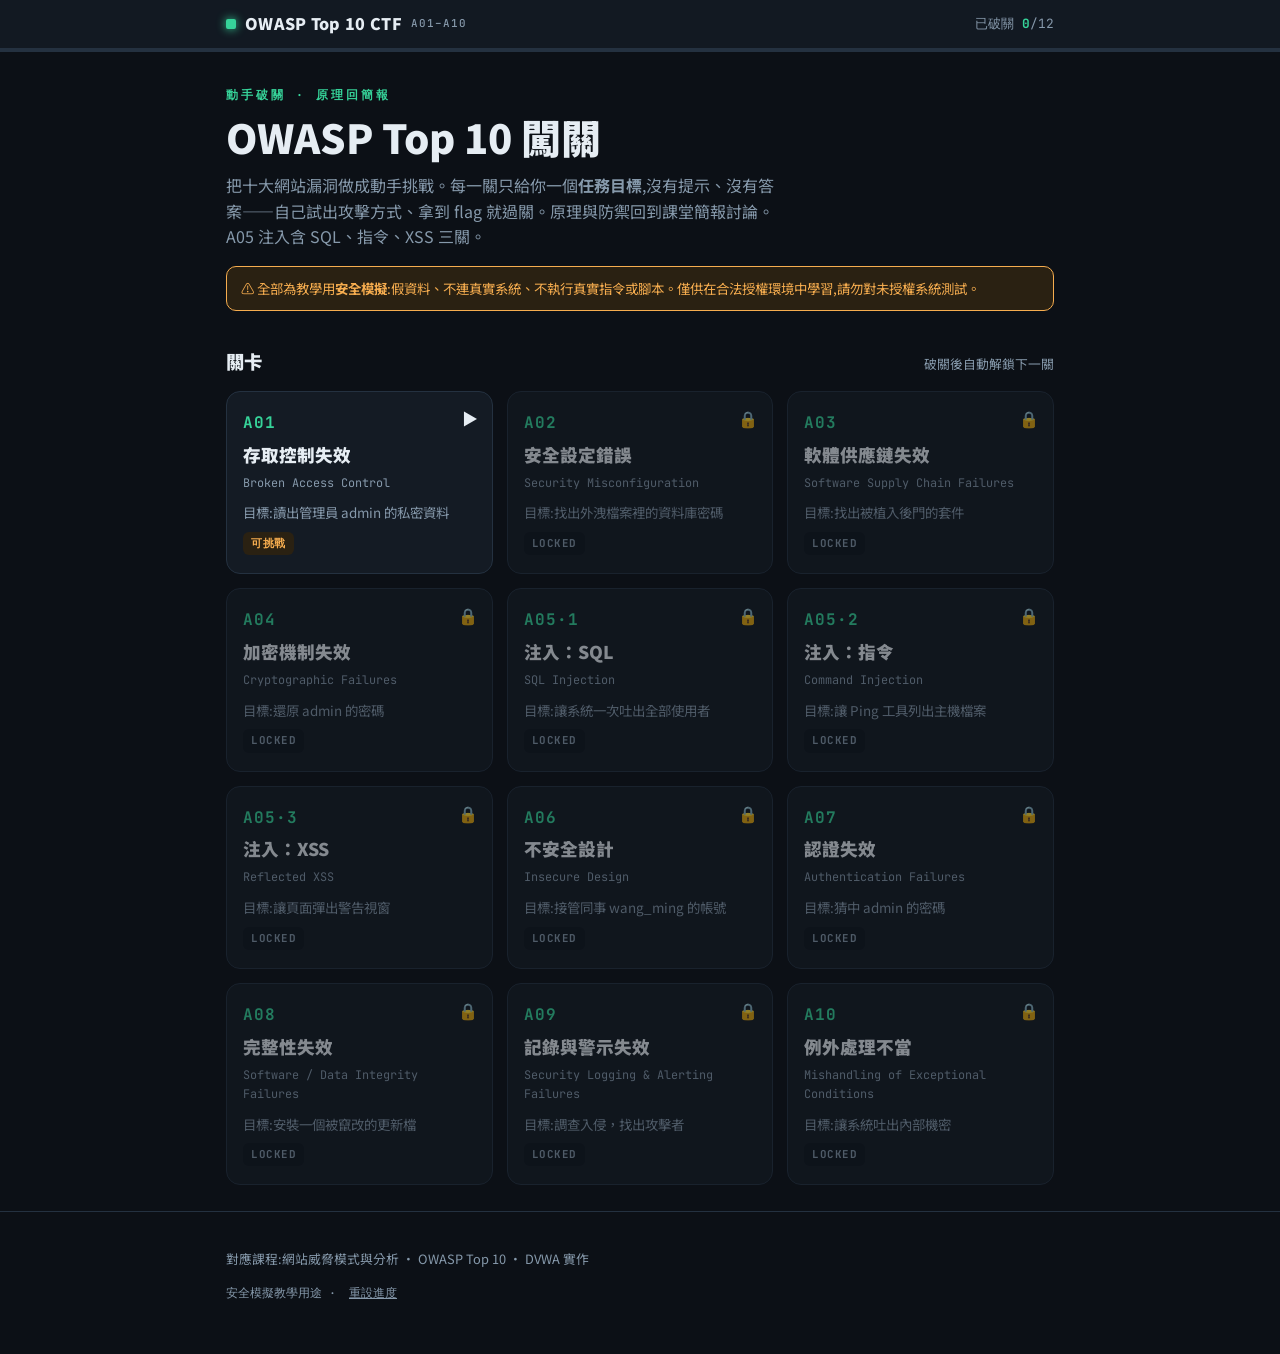
==== index.html @ 392a8141 "OWASP Top 10 CTF 初版" ====
<!doctype html>
<html lang="zh-Hant">
<head>
<meta charset="utf-8">
<meta name="viewport" content="width=device-width, initial-scale=1, viewport-fit=cover">
<title>OWASP Top 10 CTF</title>
<link rel="preconnect" href="https://fonts.gstatic.com" crossorigin>
<link rel="stylesheet" href="https://fonts.googleapis.com/css2?family=Noto+Sans+TC:wght@400;500;700;900&family=JetBrains+Mono:wght@400;500;700&display=swap">
<link rel="stylesheet" href="style.css">
</head>
<body>
<header><div class="wrap"><div class="hbar">
  <span class="brand"><span class="dot"></span>OWASP Top 10 CTF<small>A01–A10</small></span>
  <div class="hspace"></div>
  <div class="pbadge">已破關 <b id="pnum">0</b>/<span id="ptot">12</span></div>
</div></div><div class="ptrack"><div class="pfill" id="pfill"></div></div></header>
<main class="wrap">
  <section class="hero">
    <div class="eyebrow">動手破關 · 原理回簡報</div>
    <h1>OWASP Top 10 闖關</h1>
    <p>把十大網站漏洞做成動手挑戰。每一關只給你一個<b>任務目標</b>,沒有提示、沒有答案——自己試出攻擊方式、拿到 flag 就過關。原理與防禦回到課堂簡報討論。A05 注入含 SQL、指令、XSS 三關。</p>
    <div class="warnbar">⚠ 全部為教學用<b>安全模擬</b>:假資料、不連真實系統、不執行真實指令或腳本。僅供在合法授權環境中學習,請勿對未授權系統測試。</div>
  </section>
  <div class="maphead"><h2>關卡</h2><div class="hint">破關後自動解鎖下一關</div></div>
  <div class="grid" id="grid"></div>
  <div class="final" id="final" hidden>
    <h2>★ 十關全破</h2>
    <p>你已親手走過 OWASP Top 10 的每一種漏洞。回到簡報,看看它們的原理、原始碼與防禦方式。</p>
  </div>
</main>
<footer><div class="wrap"><p>對應課程:網站威脅模式與分析 · OWASP Top 10 · DVWA 實作</p>
<p class="mono" style="margin-top:8px">安全模擬教學用途 · <button class="reset" id="resetBtn">重設進度</button></p></div></footer>
<script src="common.js"></script>
<script>
renderProgress();
var grid=document.getElementById("grid");var GOALS=["讀出管理員 admin 的私密資料","找出外洩檔案裡的資料庫密碼","找出被植入後門的套件","還原 admin 的密碼","讓系統一次吐出全部使用者","讓 Ping 工具列出主機檔案","讓頁面彈出警告視窗","接管同事 wang_ming 的帳號","猜中 admin 的密碼","安裝一個被竄改的更新檔","調查入侵，找出攻擊者","讓系統吐出內部機密"];
function build(){var solved=LAB.solved();grid.innerHTML="";
 LEVELS.forEach(function(lv,i){var unlocked=LAB.isUnlocked(i),done=solved.has(i);
  var st=done?"solved":(unlocked?"open":"locked");var stat=done?"✓":(unlocked?"▶":"🔒");var pill=done?"已破關":(unlocked?"可挑戰":"LOCKED");
  var inner="<span class='stat'>"+stat+"</span><span class='code'>"+lv.code+"</span><span class='nm'>"+lv.nm+"</span><span class='en'>"+lv.en+"</span><span class='goal'>目標:"+GOALS[i]+"</span><span class='pill'>"+pill+"</span>";
  var node;if(unlocked){node=document.createElement("a");node.href=lv.file;}else{node=document.createElement("div");}
  node.className="cell "+st;node.innerHTML=inner;grid.appendChild(node);});
 document.getElementById("final").hidden=solved.size<LEVELS.length;}
build();
document.getElementById("resetBtn").onclick=function(){LAB.reset();renderProgress();build();window.scrollTo({top:0,behavior:"smooth"});};
</script>
</body>
</html>
---- style.css ----
/* OWASP 漏洞挑戰場 — 共用樣式 (DVWA 風格、純挑戰) */
:root{
  --bg:#0c1016; --surface:#141b24; --surface-2:#0f161e; --fg:#e6edf3; --muted:#8699ab;
  --line:#243140; --accent:#36d399; --accent-2:#1b9c74; --accent-soft:#10261f;
  --danger:#ff6b6b; --danger-soft:#2a1518; --warn:#f6ad4f; --warn-soft:#2a2112; --locked:#3a4756;
  --term-bg:#070b10; --term-fg:#b7f7d8;
  --font-body:"Noto Sans TC",system-ui,sans-serif; --font-mono:"JetBrains Mono",ui-monospace,monospace;
  color-scheme:dark;
}
*{box-sizing:border-box}
html,body{margin:0}
body{background:var(--bg);color:var(--fg);font-family:var(--font-body);line-height:1.6;-webkit-font-smoothing:antialiased}
.wrap{max-width:860px;margin:0 auto;padding-left:max(16px,env(safe-area-inset-left,0px));padding-right:max(16px,env(safe-area-inset-right,0px));padding-block:0}
h1,h2,h3{text-wrap:balance;margin:0}
code,.mono{font-family:var(--font-mono)}
button{font-family:inherit;cursor:pointer}
a{color:var(--accent);text-decoration:none}

/* header */
header{position:sticky;top:env(safe-area-inset-top,0px);z-index:40;background:color-mix(in srgb,var(--surface) 92%,transparent);backdrop-filter:blur(10px);border-bottom:1px solid var(--line)}
.hbar{display:flex;align-items:center;gap:12px;padding-block:11px;flex-wrap:wrap}
.brand{display:flex;align-items:center;gap:9px;font-weight:900;font-size:1rem;letter-spacing:.3px;color:var(--fg)}
.brand .dot{width:10px;height:10px;border-radius:2px;background:var(--accent);box-shadow:0 0 10px var(--accent)}
.brand small{font-family:var(--font-mono);font-weight:500;color:var(--muted);font-size:.68rem;letter-spacing:1px}
.hspace{flex:1}
.pbadge{font-family:var(--font-mono);font-size:.8rem;color:var(--muted);white-space:nowrap}
.pbadge b{color:var(--accent)}
.ptrack{height:3px;background:var(--line);overflow:hidden}
.pfill{height:100%;width:0;background:var(--accent);box-shadow:0 0 8px var(--accent);transition:width .5s ease}

/* hero / index */
.hero{padding-block:34px 8px}
.eyebrow{font-family:var(--font-mono);font-size:.72rem;letter-spacing:3px;color:var(--accent);font-weight:700;text-transform:uppercase}
.hero h1{font-size:clamp(1.7rem,5vw,2.5rem);font-weight:900;line-height:1.18;margin-top:10px}
.hero p{color:var(--muted);max-width:62ch;margin-top:12px}
.warnbar{margin-top:16px;border:1px solid var(--warn);background:var(--warn-soft);border-radius:10px;padding:11px 14px;font-size:.84rem;color:var(--warn)}
.maphead{display:flex;align-items:baseline;justify-content:space-between;gap:12px;margin:28px 0 14px;flex-wrap:wrap}
.maphead h2{font-size:1.15rem;font-weight:900}
.maphead .hint{font-size:.8rem;color:var(--muted)}
.grid{display:grid;grid-template-columns:repeat(3,1fr);gap:14px}
@media(max-width:680px){.grid{grid-template-columns:1fr}}
.cell{position:relative;text-align:left;background:var(--surface);border:1px solid var(--line);border-radius:14px;padding:18px 16px;min-height:150px;display:flex;flex-direction:column;gap:8px;transition:transform .12s,border-color .12s,box-shadow .12s;color:inherit}
a.cell:hover{transform:translateY(-3px);border-color:var(--accent);box-shadow:0 8px 30px rgba(0,0,0,.4)}
.cell.locked{opacity:.55;cursor:not-allowed;pointer-events:none}
.cell .code{font-family:var(--font-mono);font-weight:700;font-size:1rem;color:var(--accent);letter-spacing:1px}
.cell .nm{font-weight:900;font-size:1.1rem;line-height:1.25}
.cell .en{font-size:.74rem;color:var(--muted);font-family:var(--font-mono)}
.cell .goal{font-size:.84rem;color:var(--muted);margin-top:2px}
.cell .stat{position:absolute;top:14px;right:14px;font-size:1rem}
.cell.solved{border-color:var(--accent)}
.cell .pill{margin-top:auto;font-size:.68rem;font-weight:700;font-family:var(--font-mono);letter-spacing:.5px;padding:3px 8px;border-radius:6px;width:fit-content;background:var(--surface-2);color:var(--muted)}
.cell.solved .pill{background:var(--accent-soft);color:var(--accent)}
.cell.open .pill{background:var(--warn-soft);color:var(--warn)}
.final{margin:28px 0;border:1px solid var(--accent);border-radius:16px;padding:26px 22px;text-align:center;background:linear-gradient(135deg,var(--surface),var(--surface-2))}
.final h2{color:var(--accent);font-size:1.35rem}
.final p{color:var(--muted);max-width:52ch;margin:10px auto}

/* challenge page */
.lvhead{padding:24px 0 4px;display:flex;align-items:flex-start;gap:14px;flex-wrap:wrap}
.lvhead .lc{font-family:var(--font-mono);font-weight:700;font-size:1.6rem;color:var(--accent);line-height:1}
.lvhead .lt{font-size:1.45rem;font-weight:900;line-height:1.2}
.lvhead .le{font-size:.78rem;color:var(--muted);font-family:var(--font-mono);margin-top:3px}
.task{border:1px solid var(--accent);background:var(--accent-soft);border-radius:12px;padding:15px 17px;margin:16px 0}
.task .tl{font-family:var(--font-mono);font-size:.72rem;letter-spacing:2px;color:var(--accent);font-weight:700;text-transform:uppercase}
.task p{margin:6px 0 0;color:var(--fg)}
.sandbox{border:1px solid var(--line);border-radius:12px;background:var(--surface);padding:18px;margin:14px 0}
.sandbox .app-title{font-weight:700;font-size:.95rem;margin-bottom:4px}
.sandbox .app-sub{font-size:.78rem;color:var(--muted);margin-bottom:12px}
label.fld{display:block;font-size:.8rem;font-weight:700;margin:12px 0 5px;color:var(--muted)}
input[type=text],input:not([type]){width:100%;font-family:var(--font-mono);font-size:.95rem;padding:10px 12px;border:1px solid var(--line);border-radius:9px;background:var(--surface-2);color:var(--fg)}
input:focus,button:focus-visible,a:focus-visible{outline:2px solid var(--accent);outline-offset:1px}
.btn{background:var(--accent);color:#04120d;border:none;border-radius:9px;padding:10px 18px;font-weight:700;font-size:.9rem;display:inline-block}
.btn:hover{filter:brightness(1.08)}
.btn.sec{background:transparent;border:1px solid var(--line);color:var(--fg)}
.btn.sec:hover{border-color:var(--accent);color:var(--accent)}
.btnrow{display:flex;gap:10px;flex-wrap:wrap;margin-top:12px;align-items:center}
.term{font-family:var(--font-mono);font-size:.84rem;background:var(--term-bg);color:var(--term-fg);border:1px solid var(--line);border-radius:10px;padding:14px;overflow-x:auto;white-space:pre-wrap;word-break:break-word;margin:12px 0;min-height:2.4em}
.term .leak{color:var(--danger);font-weight:700}
.term .ok{color:var(--accent);font-weight:700}
.sqlbar{font-family:var(--font-mono);font-size:.84rem;background:var(--surface-2);border:1px dashed var(--line);border-radius:8px;padding:10px 12px;white-space:pre-wrap;word-break:break-word;color:var(--muted)}
.sqlbar b{color:var(--warn)}
.tbl{width:100%;border-collapse:collapse;font-size:.82rem;margin:10px 0;font-family:var(--font-mono)}
.tbl th,.tbl td{border:1px solid var(--line);padding:6px 9px;text-align:left}
.tbl th{background:var(--surface-2);color:var(--muted)}
.reflect{border:1px dashed var(--line);border-radius:8px;padding:12px;margin:12px 0;font-size:.9rem;min-height:2.4em;background:var(--surface-2)}
.attempts{font-family:var(--font-mono);font-size:.8rem;color:var(--muted);margin-top:8px}
.pwlist{display:flex;flex-wrap:wrap;gap:6px;margin-top:8px}
.pwlist button{font-family:var(--font-mono);font-size:.78rem;padding:4px 9px;border:1px solid var(--line);border-radius:6px;background:var(--surface-2);color:var(--fg)}
.pwlist button:hover{border-color:var(--accent)}

/* simulated XSS popup (safe, not real execution) */
.xsspop{position:fixed;inset:0;z-index:80;display:none;align-items:center;justify-content:center;background:rgba(0,0,0,.5);padding:20px}
.xsspop.show{display:flex;animation:fade .2s ease}
.xsspop .box{background:#f4f4f4;color:#111;border-radius:8px;max-width:360px;width:100%;box-shadow:0 12px 40px rgba(0,0,0,.5);overflow:hidden;font-family:system-ui,sans-serif}
.xsspop .bar{background:#dfe3e8;padding:8px 12px;font-weight:700;font-size:.85rem;display:flex;align-items:center;gap:8px}
.xsspop .body{padding:16px;font-size:.9rem;word-break:break-word}
.xsspop .foot{padding:10px 16px;text-align:right;border-top:1px solid #d0d4da}
.xsspop .foot button{background:#2b6cb0;color:#fff;border:none;border-radius:5px;padding:6px 16px;font-weight:600}
@keyframes fade{from{opacity:0}to{opacity:1}}

/* success */
.success{display:none;border:1px solid var(--accent);background:var(--accent-soft);border-radius:12px;padding:18px;margin:18px 0}
.success.show{display:block;animation:pop .4s ease}
@keyframes pop{from{transform:scale(.97);opacity:0}to{transform:scale(1);opacity:1}}
.success h3{color:var(--accent);font-size:1.1rem;display:flex;align-items:center;gap:8px;margin-bottom:6px}
.success p{margin:4px 0;color:var(--fg);font-size:.9rem}
.flag{font-family:var(--font-mono);font-weight:700;color:var(--accent);background:var(--term-bg);border:1px solid var(--accent);border-radius:8px;padding:8px 12px;display:inline-block;margin:8px 0;user-select:all}
.pagenav{display:flex;gap:10px;flex-wrap:wrap;align-items:center;margin:22px 0 10px}
.pagenav .sp{flex:1}
footer{color:var(--muted);font-size:.8rem;padding:24px 0 40px;border-top:1px solid var(--line);margin-top:26px}
footer .mono{font-size:.72rem}
.reset{background:transparent;border:none;color:var(--muted);text-decoration:underline;cursor:pointer;font-size:.78rem;font-family:inherit}
@media (prefers-reduced-motion:reduce){*{animation:none!important;transition:none!important}}
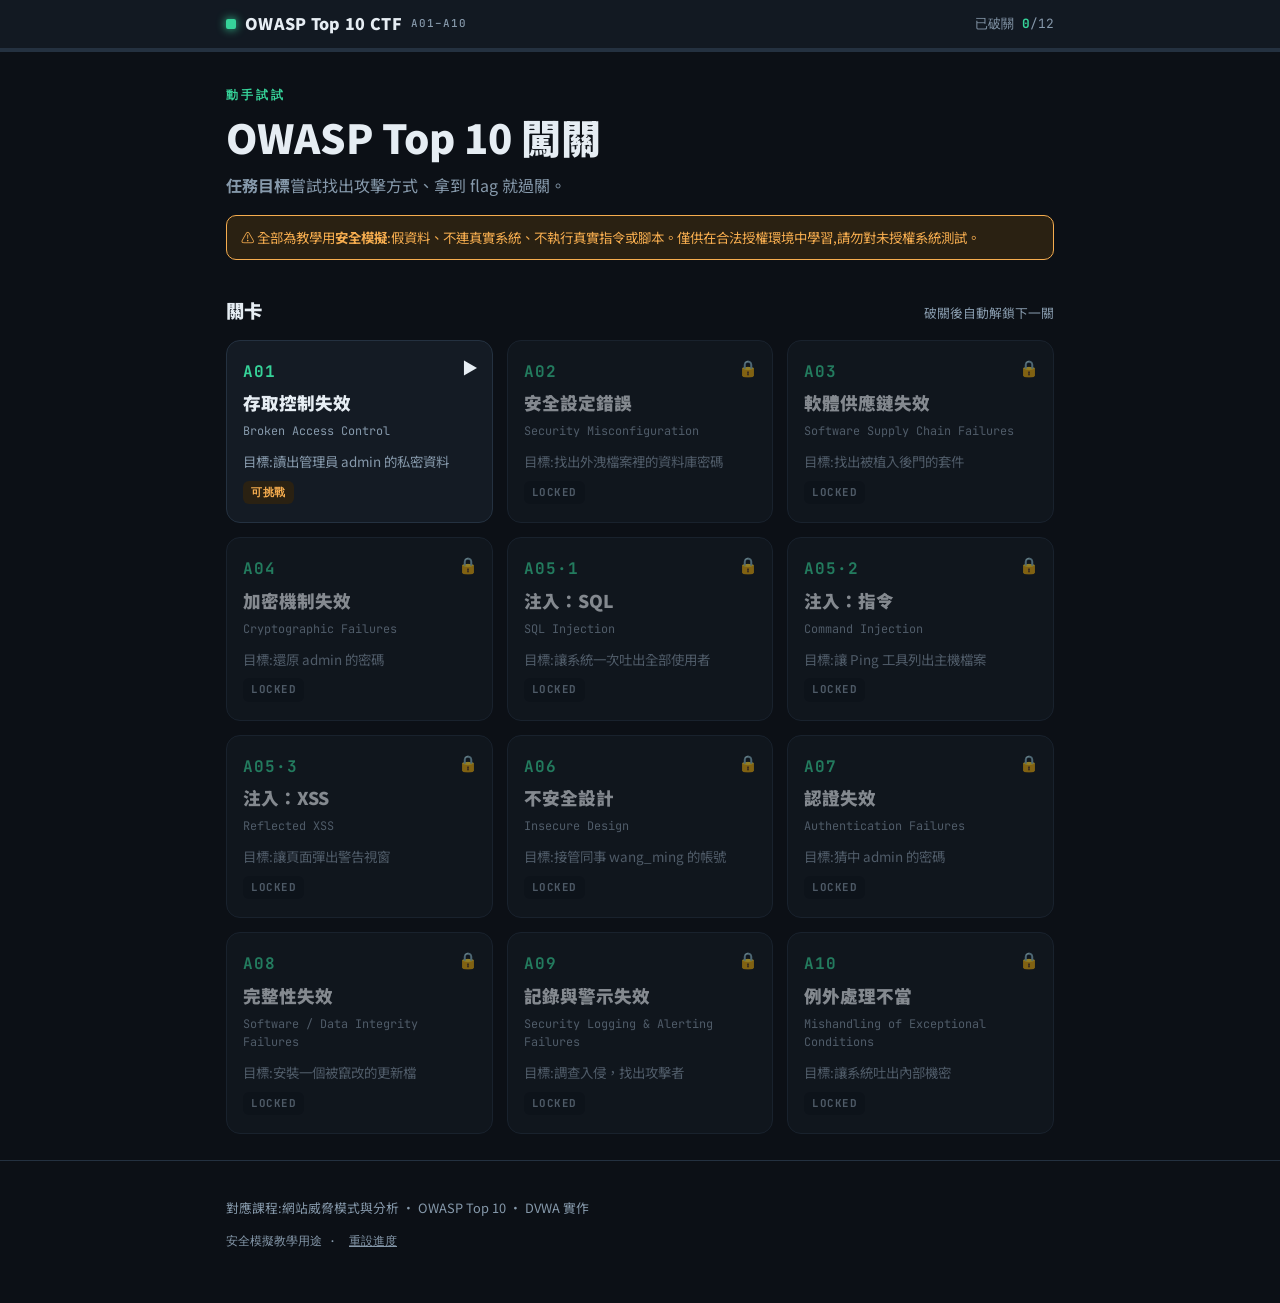
==== commit 8bc08061: "改html" ====
--- a/index.html
+++ b/index.html
@@ -16,9 +16,9 @@
 </div></div><div class="ptrack"><div class="pfill" id="pfill"></div></div></header>
 <main class="wrap">
   <section class="hero">
-    <div class="eyebrow">動手破關 · 原理回簡報</div>
+    <div class="eyebrow">動手試試</div>
     <h1>OWASP Top 10 闖關</h1>
-    <p>把十大網站漏洞做成動手挑戰。每一關只給你一個<b>任務目標</b>,沒有提示、沒有答案——自己試出攻擊方式、拿到 flag 就過關。原理與防禦回到課堂簡報討論。A05 注入含 SQL、指令、XSS 三關。</p>
+    <p><b>任務目標</b>嘗試找出攻擊方式、拿到 flag 就過關。</p>
     <div class="warnbar">⚠ 全部為教學用<b>安全模擬</b>:假資料、不連真實系統、不執行真實指令或腳本。僅供在合法授權環境中學習,請勿對未授權系統測試。</div>
   </section>
   <div class="maphead"><h2>關卡</h2><div class="hint">破關後自動解鎖下一關</div></div>
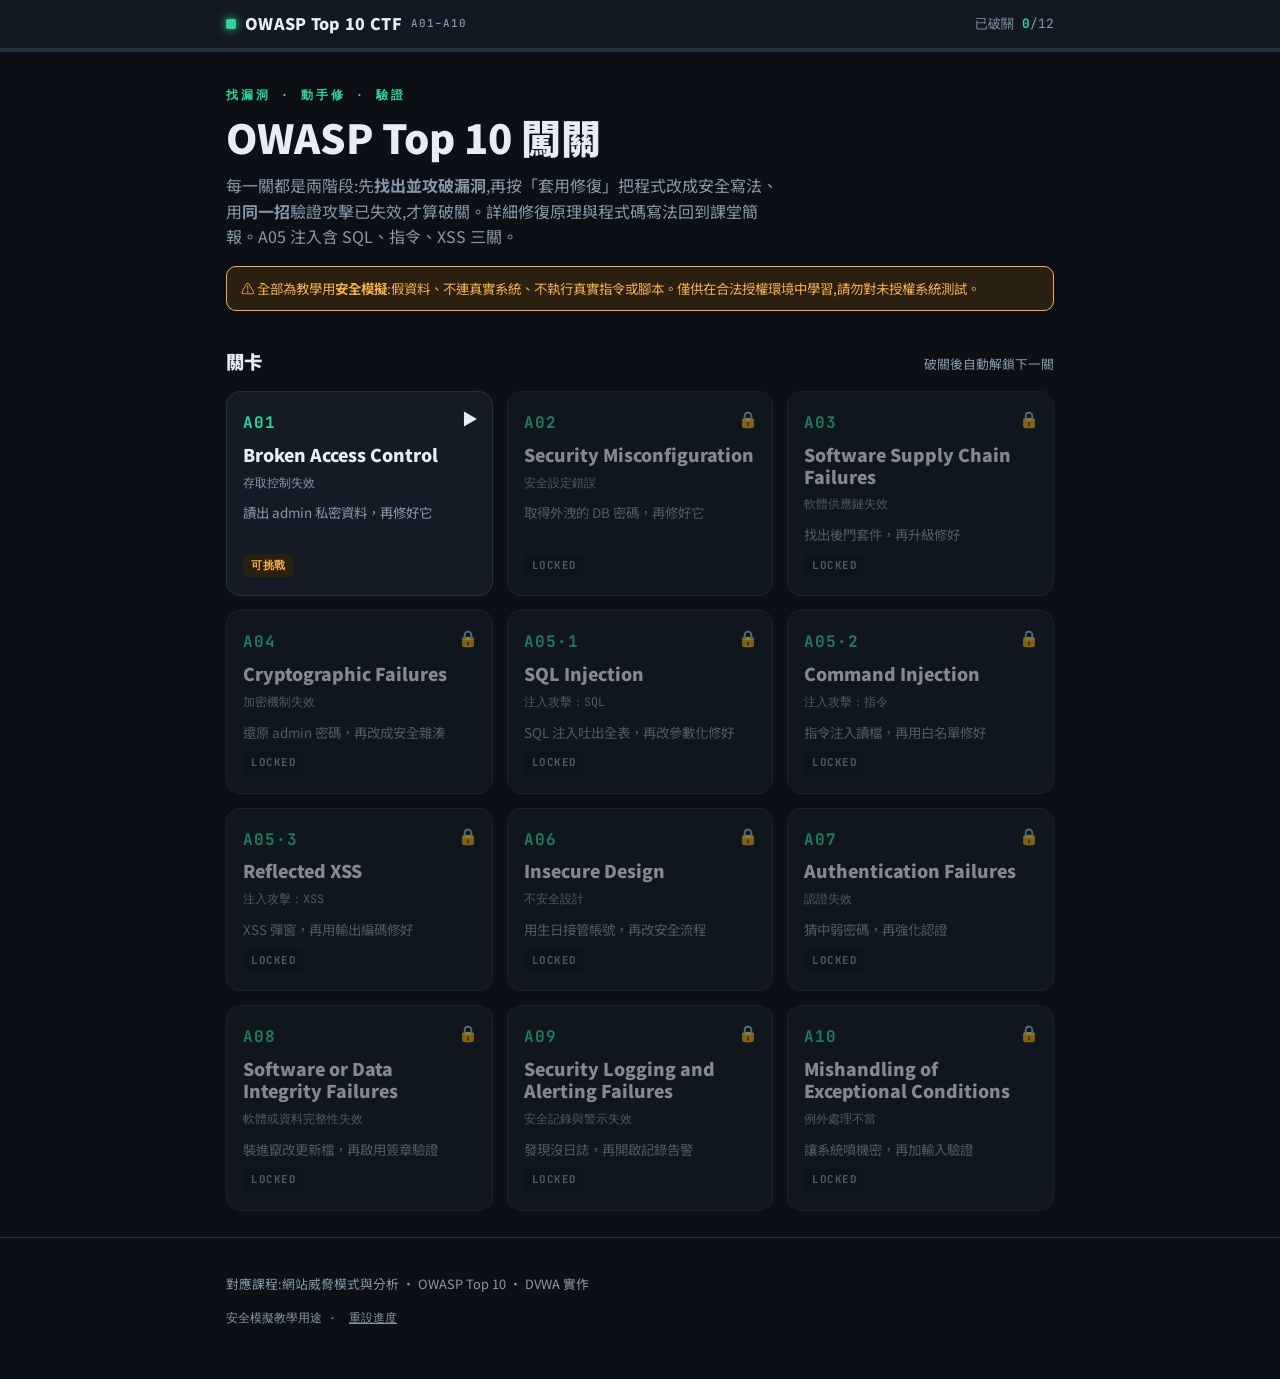
==== commit d61274cd: "更新" ====
--- a/index.html
+++ b/index.html
@@ -16,28 +16,25 @@
 </div></div><div class="ptrack"><div class="pfill" id="pfill"></div></div></header>
 <main class="wrap">
   <section class="hero">
-    <div class="eyebrow">動手試試</div>
+    <div class="eyebrow">找漏洞 · 動手修 · 驗證</div>
     <h1>OWASP Top 10 闖關</h1>
-    <p><b>任務目標</b>嘗試找出攻擊方式、拿到 flag 就過關。</p>
+    <p>每一關都是兩階段:先<b>找出並攻破漏洞</b>,再按「套用修復」把程式改成安全寫法、用<b>同一招</b>驗證攻擊已失效,才算破關。詳細修復原理與程式碼寫法回到課堂簡報。A05 注入含 SQL、指令、XSS 三關。</p>
     <div class="warnbar">⚠ 全部為教學用<b>安全模擬</b>:假資料、不連真實系統、不執行真實指令或腳本。僅供在合法授權環境中學習,請勿對未授權系統測試。</div>
   </section>
   <div class="maphead"><h2>關卡</h2><div class="hint">破關後自動解鎖下一關</div></div>
   <div class="grid" id="grid"></div>
-  <div class="final" id="final" hidden>
-    <h2>★ 十關全破</h2>
-    <p>你已親手走過 OWASP Top 10 的每一種漏洞。回到簡報,看看它們的原理、原始碼與防禦方式。</p>
-  </div>
+  <div class="final" id="final" hidden><h2>★ 十關全破</h2><p>你已親手找出並修復 OWASP Top 10 的每一種漏洞。回到簡報,看看它們的原理與程式碼修法。</p></div>
 </main>
 <footer><div class="wrap"><p>對應課程:網站威脅模式與分析 · OWASP Top 10 · DVWA 實作</p>
 <p class="mono" style="margin-top:8px">安全模擬教學用途 · <button class="reset" id="resetBtn">重設進度</button></p></div></footer>
 <script src="common.js"></script>
 <script>
 renderProgress();
-var grid=document.getElementById("grid");var GOALS=["讀出管理員 admin 的私密資料","找出外洩檔案裡的資料庫密碼","找出被植入後門的套件","還原 admin 的密碼","讓系統一次吐出全部使用者","讓 Ping 工具列出主機檔案","讓頁面彈出警告視窗","接管同事 wang_ming 的帳號","猜中 admin 的密碼","安裝一個被竄改的更新檔","調查入侵，找出攻擊者","讓系統吐出內部機密"];
+var grid=document.getElementById("grid");var GOALS=["讀出 admin 私密資料，再修好它","取得外洩的 DB 密碼，再修好它","找出後門套件，再升級修好","還原 admin 密碼，再改成安全雜湊","SQL 注入吐出全表，再改參數化修好","指令注入讀檔，再用白名單修好","XSS 彈窗，再用輸出編碼修好","用生日接管帳號，再改安全流程","猜中弱密碼，再強化認證","裝進竄改更新檔，再啟用簽章驗證","發現沒日誌，再開啟記錄告警","讓系統噴機密，再加輸入驗證"];
 function build(){var solved=LAB.solved();grid.innerHTML="";
  LEVELS.forEach(function(lv,i){var unlocked=LAB.isUnlocked(i),done=solved.has(i);
-  var st=done?"solved":(unlocked?"open":"locked");var stat=done?"✓":(unlocked?"▶":"🔒");var pill=done?"已破關":(unlocked?"可挑戰":"LOCKED");
-  var inner="<span class='stat'>"+stat+"</span><span class='code'>"+lv.code+"</span><span class='nm'>"+lv.nm+"</span><span class='en'>"+lv.en+"</span><span class='goal'>目標:"+GOALS[i]+"</span><span class='pill'>"+pill+"</span>";
+  var st=done?"solved":(unlocked?"open":"locked");var stat=done?"✓":(unlocked?"▶":"🔒");var pill=done?"已修復":(unlocked?"可挑戰":"LOCKED");
+  var inner="<span class='stat'>"+stat+"</span><span class='code'>"+lv.code+"</span><span class='nm'>"+lv.nm+"</span><span class='en'>"+lv.en+"</span><span class='goal'>"+GOALS[i]+"</span><span class='pill'>"+pill+"</span>";
   var node;if(unlocked){node=document.createElement("a");node.href=lv.file;}else{node=document.createElement("div");}
   node.className="cell "+st;node.innerHTML=inner;grid.appendChild(node);});
  document.getElementById("final").hidden=solved.size<LEVELS.length;}
--- a/style.css
+++ b/style.css
@@ -111,3 +111,23 @@
 footer .mono{font-size:.72rem}
 .reset{background:transparent;border:none;color:var(--muted);text-decoration:underline;cursor:pointer;font-size:.78rem;font-family:inherit}
 @media (prefers-reduced-motion:reduce){*{animation:none!important;transition:none!important}}
+
+/* 破關後顯示的修復與防範 */
+.fixbox{margin:14px 0 4px;display:flex;flex-direction:column;gap:10px}
+.fixbox .fx{background:var(--surface);border:1px solid var(--line);border-radius:10px;padding:12px 14px}
+.fixbox h4{margin:0 0 5px;font-size:.9rem;color:var(--accent);display:flex;gap:7px;align-items:center}
+.fixbox .fx.prevent h4{color:var(--warn)}
+.fixbox p{margin:0;font-size:.88rem;color:var(--fg);line-height:1.65}
+
+/* 兩階段:找漏洞 → 修漏洞 */
+.phases{display:flex;gap:10px;margin:14px 0}
+.phase{flex:1;border:1px solid var(--line);border-radius:10px;padding:9px 12px;font-size:.84rem;color:var(--muted);background:var(--surface)}
+.phase b{display:block;font-family:var(--font-mono);font-size:.68rem;letter-spacing:1px;margin-bottom:2px}
+.phase.active{border-color:var(--warn);color:var(--warn)}
+.phase.done{border-color:var(--accent);color:var(--accent)}
+.modebar{font-family:var(--font-mono);font-size:.8rem;padding:7px 11px;border-radius:8px;margin:0 0 12px;border:1px solid}
+.modebar.vuln{color:var(--danger);border-color:var(--danger);background:var(--danger-soft)}
+.modebar.safe{color:var(--accent);border-color:var(--accent);background:var(--accent-soft)}
+.stepmsg{border:1px solid var(--warn);background:var(--warn-soft);color:var(--warn);border-radius:10px;padding:12px 14px;margin:12px 0;display:none;font-size:.88rem}
+.stepmsg.show{display:block;animation:pop .3s ease}
+.btn.fix{background:var(--warn);color:#2a1a00}
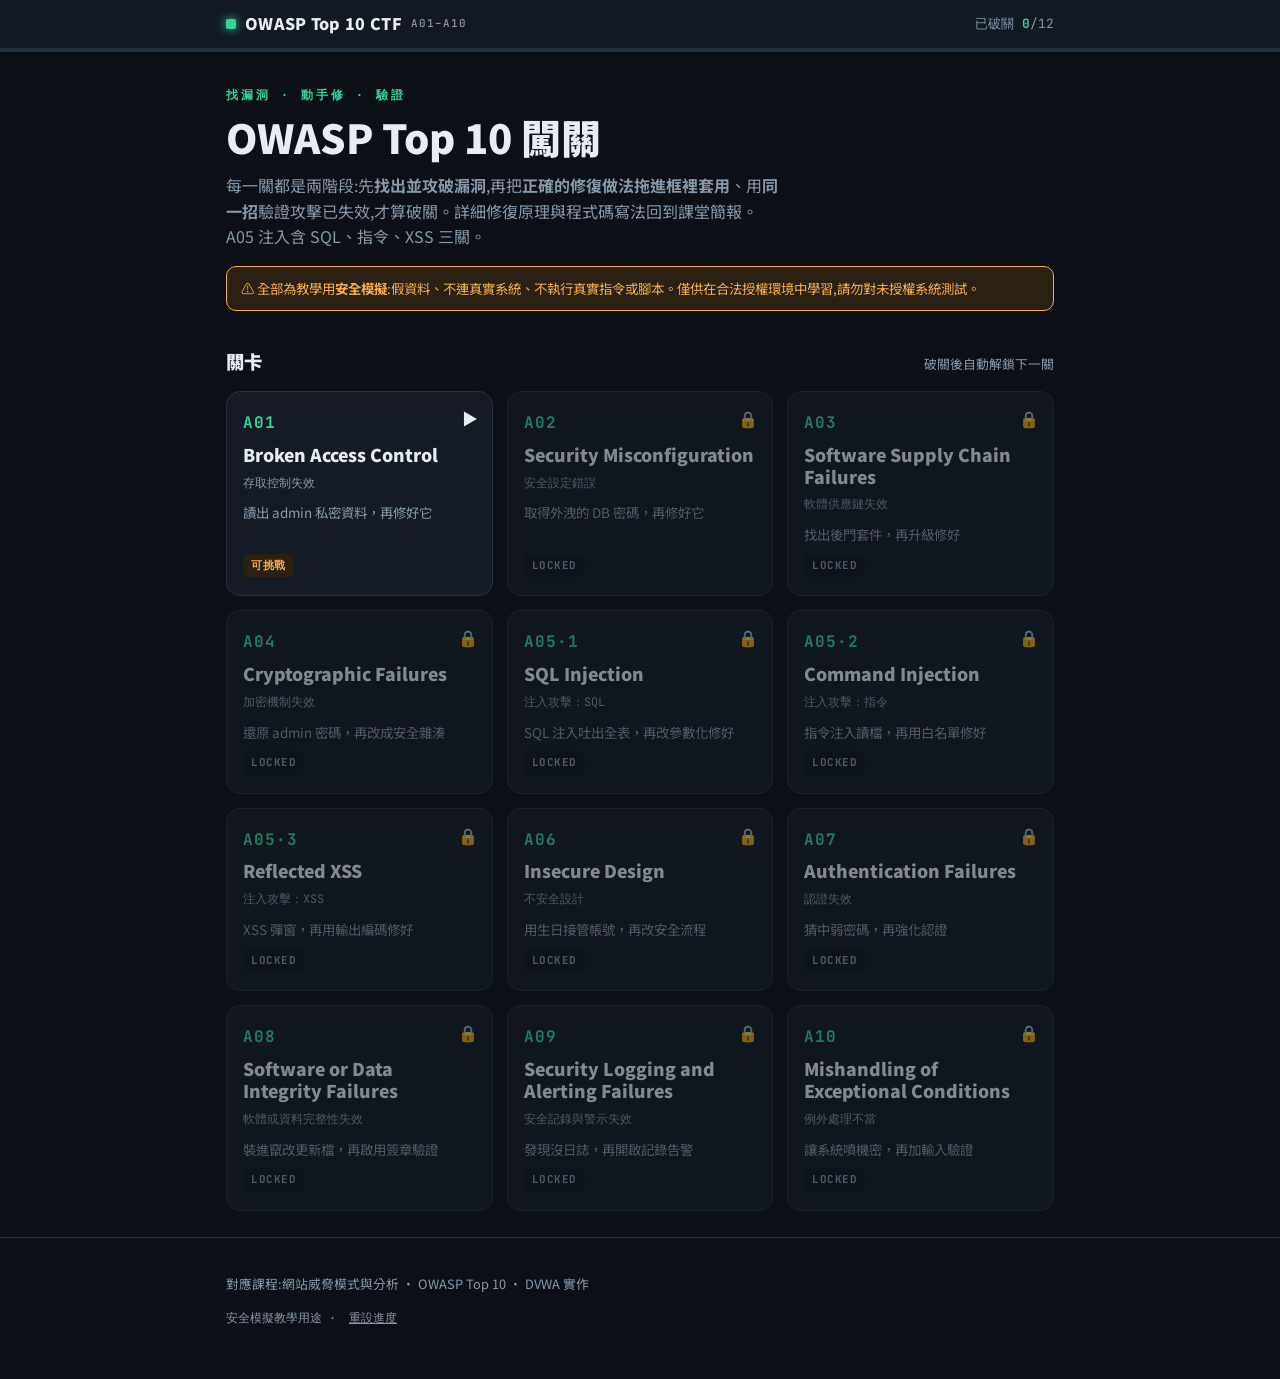
==== commit 3a07df17: "更新" ====
--- a/index.html
+++ b/index.html
@@ -18,7 +18,7 @@
   <section class="hero">
     <div class="eyebrow">找漏洞 · 動手修 · 驗證</div>
     <h1>OWASP Top 10 闖關</h1>
-    <p>每一關都是兩階段:先<b>找出並攻破漏洞</b>,再按「套用修復」把程式改成安全寫法、用<b>同一招</b>驗證攻擊已失效,才算破關。詳細修復原理與程式碼寫法回到課堂簡報。A05 注入含 SQL、指令、XSS 三關。</p>
+    <p>每一關都是兩階段:先<b>找出並攻破漏洞</b>,再把<b>正確的修復做法拖進框裡套用</b>、用<b>同一招</b>驗證攻擊已失效,才算破關。詳細修復原理與程式碼寫法回到課堂簡報。A05 注入含 SQL、指令、XSS 三關。</p>
     <div class="warnbar">⚠ 全部為教學用<b>安全模擬</b>:假資料、不連真實系統、不執行真實指令或腳本。僅供在合法授權環境中學習,請勿對未授權系統測試。</div>
   </section>
   <div class="maphead"><h2>關卡</h2><div class="hint">破關後自動解鎖下一關</div></div>
--- a/style.css
+++ b/style.css
@@ -131,3 +131,26 @@
 .stepmsg{border:1px solid var(--warn);background:var(--warn-soft);color:var(--warn);border-radius:10px;padding:12px 14px;margin:12px 0;display:none;font-size:.88rem}
 .stepmsg.show{display:block;animation:pop .3s ease}
 .btn.fix{background:var(--warn);color:#2a1a00}
+
+/* 修復選擇題 */
+.fixwrap{border:1px solid var(--warn);background:var(--warn-soft);border-radius:12px;padding:14px 16px;margin:12px 0}
+.fixwrap .q{font-weight:700;color:var(--warn);margin-bottom:8px;font-size:.9rem}
+.fixopt{display:block;padding:9px 11px;border:1px solid var(--line);border-radius:8px;margin:6px 0;background:var(--surface);cursor:pointer;font-size:.88rem;color:var(--fg)}
+.fixopt:hover{border-color:var(--warn)}
+.fixopt input{margin-right:8px}
+.fixfb{font-size:.86rem;margin-top:6px;min-height:1.1em;font-weight:700}
+.fixfb.ok{color:var(--accent)} .fixfb.no{color:var(--danger)}
+
+[hidden]{display:none!important}
+.dz{border:2px dashed var(--line);border-radius:10px;min-height:60px;display:flex;align-items:center;justify-content:center;padding:12px;margin:12px 0;color:var(--muted);font-size:.85rem;text-align:center;transition:border-color .15s,background .15s}
+.dz.over{border-color:var(--warn);background:rgba(240,180,41,.12);color:var(--warn)}
+.dz.ok{border-color:var(--accent);border-style:solid;background:rgba(54,211,153,.08)}
+.dz.shake{animation:shk .36s}
+@keyframes shk{0%,100%{transform:translateX(0)}20%{transform:translateX(-7px)}60%{transform:translateX(7px)}}
+.pool{display:flex;flex-direction:column;gap:9px}
+.chip{border:1px solid var(--line);background:var(--surface);border-radius:9px;padding:11px 13px;font-size:.88rem;color:var(--fg);cursor:grab;user-select:none;-webkit-user-select:none;touch-action:none}
+.chip:hover{border-color:var(--warn)}
+.chip.hold{opacity:.3}
+.chip.drag{position:fixed;z-index:9999;pointer-events:none;box-shadow:0 10px 28px rgba(0,0,0,.55);cursor:grabbing;border-color:var(--warn)}
+.chip.placed{cursor:default;border-color:var(--accent);color:var(--accent)}
+.dzhint{pointer-events:none}
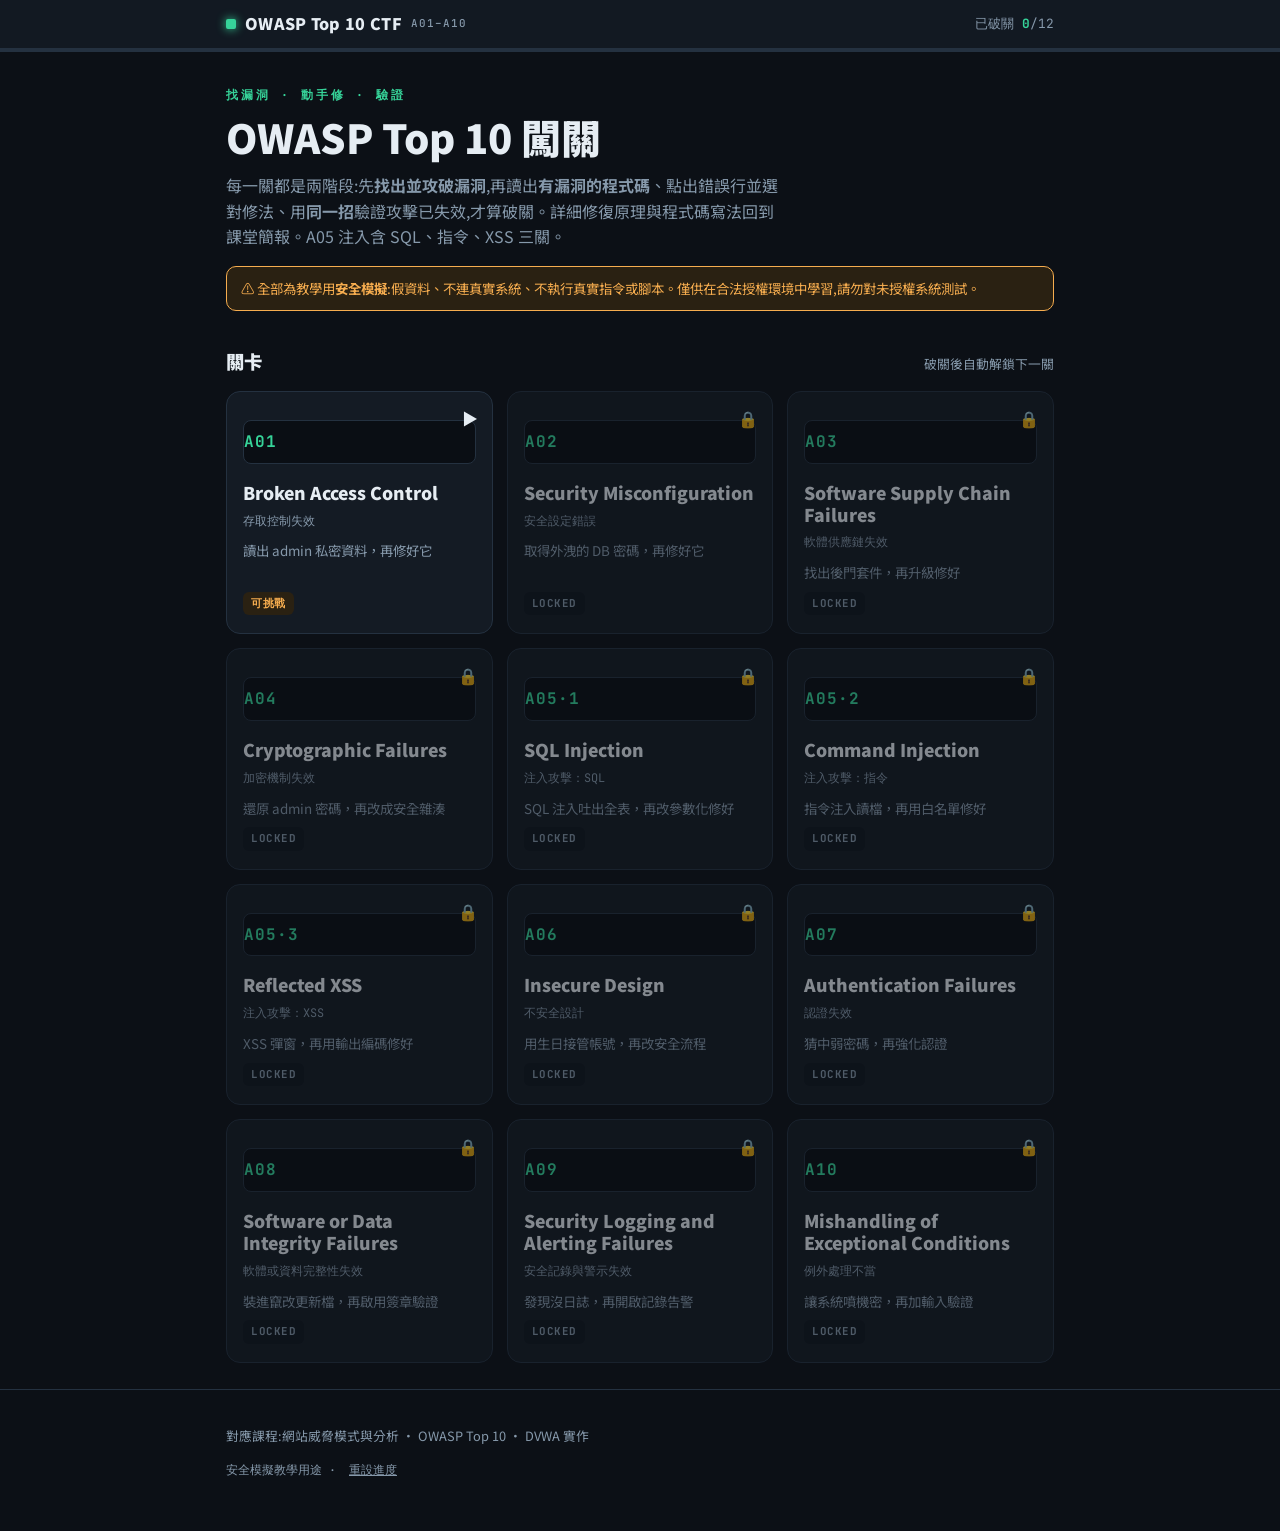
==== commit b2c02b5e: "更新" ====
--- a/index.html
+++ b/index.html
@@ -18,7 +18,7 @@
   <section class="hero">
     <div class="eyebrow">找漏洞 · 動手修 · 驗證</div>
     <h1>OWASP Top 10 闖關</h1>
-    <p>每一關都是兩階段:先<b>找出並攻破漏洞</b>,再把<b>正確的修復做法拖進框裡套用</b>、用<b>同一招</b>驗證攻擊已失效,才算破關。詳細修復原理與程式碼寫法回到課堂簡報。A05 注入含 SQL、指令、XSS 三關。</p>
+    <p>每一關都是兩階段:先<b>找出並攻破漏洞</b>,再讀出<b>有漏洞的程式碼</b>、點出錯誤行並選對修法、用<b>同一招</b>驗證攻擊已失效,才算破關。詳細修復原理與程式碼寫法回到課堂簡報。A05 注入含 SQL、指令、XSS 三關。</p>
     <div class="warnbar">⚠ 全部為教學用<b>安全模擬</b>:假資料、不連真實系統、不執行真實指令或腳本。僅供在合法授權環境中學習,請勿對未授權系統測試。</div>
   </section>
   <div class="maphead"><h2>關卡</h2><div class="hint">破關後自動解鎖下一關</div></div>
--- a/style.css
+++ b/style.css
@@ -154,3 +154,26 @@
 .chip.drag{position:fixed;z-index:9999;pointer-events:none;box-shadow:0 10px 28px rgba(0,0,0,.55);cursor:grabbing;border-color:var(--warn)}
 .chip.placed{cursor:default;border-color:var(--accent);color:var(--accent)}
 .dzhint{pointer-events:none}
+.fixwrap .q{font-size:.9rem;margin:2px 0 4px;color:var(--fg)}
+.code{background:#0a0e14;border:1px solid var(--line);border-radius:8px;padding:8px 0;margin:10px 0;overflow-x:auto}
+.ln{display:flex;gap:12px;padding:3px 12px;cursor:pointer;font-family:'JetBrains Mono',monospace;font-size:.82rem;white-space:pre;line-height:1.55}
+.ln:hover{background:rgba(255,255,255,.045)}
+.ln .lno{color:var(--muted);opacity:.55;user-select:none;min-width:1.4em;text-align:right}
+.ln .lc{color:#cdd6e4}
+.ln.bad{background:rgba(248,113,113,.16);box-shadow:inset 3px 0 0 var(--danger)}
+.ln.bad .lc{color:#ffd3d3}
+.ln.miss{background:rgba(240,180,41,.16)}
+.fixpick{margin-top:12px}
+.fixcard{border:1px solid var(--line);border-radius:8px;padding:10px 12px;margin:7px 0;cursor:pointer;background:var(--surface);overflow-x:auto}
+.fixcard code{font-family:'JetBrains Mono',monospace;font-size:.79rem;color:#cdd6e4;white-space:pre-wrap;word-break:break-word;display:block}
+.fixcard:hover{border-color:var(--warn)}
+.fixcard.ok{border-color:var(--accent);background:rgba(54,211,153,.08)}
+.fixcard.ok code{color:var(--accent)}
+.fixcard.wrong{border-color:var(--danger);opacity:.55}
+.scene{display:flex;gap:12px;align-items:flex-start;background:linear-gradient(180deg,rgba(54,211,153,.06),rgba(54,211,153,.02));border:1px solid var(--line);border-left:3px solid var(--accent);border-radius:10px;padding:13px 16px;margin:14px 0 10px}
+.scene .sl{flex:none;font-weight:800;color:var(--accent);font-size:.82rem;letter-spacing:.04em;padding-top:1px}
+.scene p{margin:0;font-size:.95rem;line-height:1.7;color:var(--fg)}
+.scene b{color:var(--fg);font-weight:700;border-bottom:1px dashed var(--accent)}
+.hintbox{display:flex;gap:10px;align-items:baseline;background:rgba(240,180,41,.08);border:1px dashed var(--warn);border-radius:9px;padding:10px 14px;margin:10px 0;font-size:.9rem;line-height:1.65;color:var(--fg)}
+.hintbox .hl{flex:none;font-weight:800;color:var(--warn);font-size:.82rem}
+.hintbox code{background:rgba(255,255,255,.07);padding:1px 6px;border-radius:5px;font-family:'JetBrains Mono',monospace;font-size:.86em}
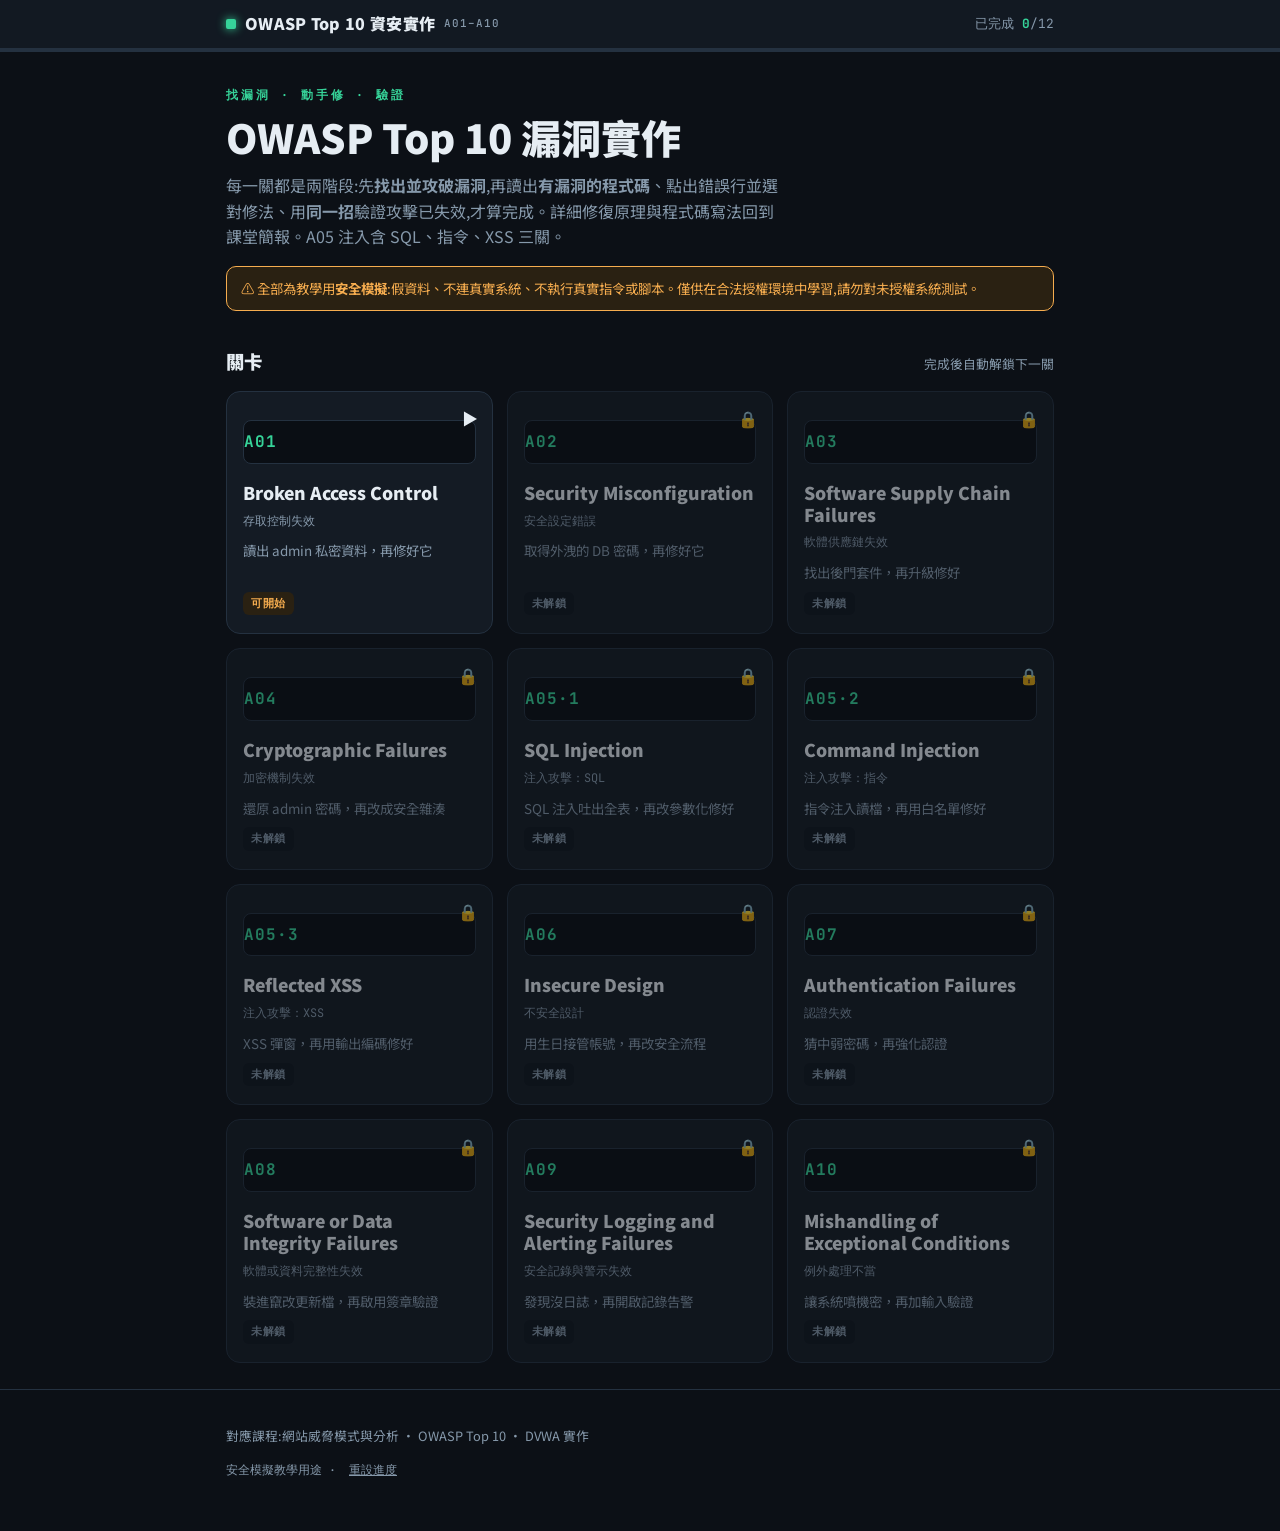
==== commit d9091ab6: "更新" ====
--- a/index.html
+++ b/index.html
@@ -3,27 +3,27 @@
 <head>
 <meta charset="utf-8">
 <meta name="viewport" content="width=device-width, initial-scale=1, viewport-fit=cover">
-<title>OWASP Top 10 CTF</title>
+<title>OWASP Top 10 資安實作</title>
 <link rel="preconnect" href="https://fonts.gstatic.com" crossorigin>
 <link rel="stylesheet" href="https://fonts.googleapis.com/css2?family=Noto+Sans+TC:wght@400;500;700;900&family=JetBrains+Mono:wght@400;500;700&display=swap">
 <link rel="stylesheet" href="style.css">
 </head>
 <body>
 <header><div class="wrap"><div class="hbar">
-  <span class="brand"><span class="dot"></span>OWASP Top 10 CTF<small>A01–A10</small></span>
+  <span class="brand"><span class="dot"></span>OWASP Top 10 資安實作<small>A01–A10</small></span>
   <div class="hspace"></div>
-  <div class="pbadge">已破關 <b id="pnum">0</b>/<span id="ptot">12</span></div>
+  <div class="pbadge">已完成 <b id="pnum">0</b>/<span id="ptot">12</span></div>
 </div></div><div class="ptrack"><div class="pfill" id="pfill"></div></div></header>
 <main class="wrap">
   <section class="hero">
     <div class="eyebrow">找漏洞 · 動手修 · 驗證</div>
-    <h1>OWASP Top 10 闖關</h1>
-    <p>每一關都是兩階段:先<b>找出並攻破漏洞</b>,再讀出<b>有漏洞的程式碼</b>、點出錯誤行並選對修法、用<b>同一招</b>驗證攻擊已失效,才算破關。詳細修復原理與程式碼寫法回到課堂簡報。A05 注入含 SQL、指令、XSS 三關。</p>
+    <h1>OWASP Top 10 漏洞實作</h1>
+    <p>每一關都是兩階段:先<b>找出並攻破漏洞</b>,再讀出<b>有漏洞的程式碼</b>、點出錯誤行並選對修法、用<b>同一招</b>驗證攻擊已失效,才算完成。詳細修復原理與程式碼寫法回到課堂簡報。A05 注入含 SQL、指令、XSS 三關。</p>
     <div class="warnbar">⚠ 全部為教學用<b>安全模擬</b>:假資料、不連真實系統、不執行真實指令或腳本。僅供在合法授權環境中學習,請勿對未授權系統測試。</div>
   </section>
-  <div class="maphead"><h2>關卡</h2><div class="hint">破關後自動解鎖下一關</div></div>
+  <div class="maphead"><h2>關卡</h2><div class="hint">完成後自動解鎖下一關</div></div>
   <div class="grid" id="grid"></div>
-  <div class="final" id="final" hidden><h2>★ 十關全破</h2><p>你已親手找出並修復 OWASP Top 10 的每一種漏洞。回到簡報,看看它們的原理與程式碼修法。</p></div>
+  <div class="final" id="final" hidden><h2>★ 十關全部完成</h2><p>你已親手找出並修復 OWASP Top 10 的每一種漏洞。回到簡報,看看它們的原理與程式碼修法。</p></div>
 </main>
 <footer><div class="wrap"><p>對應課程:網站威脅模式與分析 · OWASP Top 10 · DVWA 實作</p>
 <p class="mono" style="margin-top:8px">安全模擬教學用途 · <button class="reset" id="resetBtn">重設進度</button></p></div></footer>
@@ -33,7 +33,7 @@
 var grid=document.getElementById("grid");var GOALS=["讀出 admin 私密資料，再修好它","取得外洩的 DB 密碼，再修好它","找出後門套件，再升級修好","還原 admin 密碼，再改成安全雜湊","SQL 注入吐出全表，再改參數化修好","指令注入讀檔，再用白名單修好","XSS 彈窗，再用輸出編碼修好","用生日接管帳號，再改安全流程","猜中弱密碼，再強化認證","裝進竄改更新檔，再啟用簽章驗證","發現沒日誌，再開啟記錄告警","讓系統噴機密，再加輸入驗證"];
 function build(){var solved=LAB.solved();grid.innerHTML="";
  LEVELS.forEach(function(lv,i){var unlocked=LAB.isUnlocked(i),done=solved.has(i);
-  var st=done?"solved":(unlocked?"open":"locked");var stat=done?"✓":(unlocked?"▶":"🔒");var pill=done?"已修復":(unlocked?"可挑戰":"LOCKED");
+  var st=done?"solved":(unlocked?"open":"locked");var stat=done?"✓":(unlocked?"▶":"🔒");var pill=done?"已修復":(unlocked?"可開始":"未解鎖");
   var inner="<span class='stat'>"+stat+"</span><span class='code'>"+lv.code+"</span><span class='nm'>"+lv.nm+"</span><span class='en'>"+lv.en+"</span><span class='goal'>"+GOALS[i]+"</span><span class='pill'>"+pill+"</span>";
   var node;if(unlocked){node=document.createElement("a");node.href=lv.file;}else{node=document.createElement("div");}
   node.className="cell "+st;node.innerHTML=inner;grid.appendChild(node);});
--- a/style.css
+++ b/style.css
@@ -177,3 +177,4 @@
 .hintbox{display:flex;gap:10px;align-items:baseline;background:rgba(240,180,41,.08);border:1px dashed var(--warn);border-radius:9px;padding:10px 14px;margin:10px 0;font-size:.9rem;line-height:1.65;color:var(--fg)}
 .hintbox .hl{flex:none;font-weight:800;color:var(--warn);font-size:.82rem}
 .hintbox code{background:rgba(255,255,255,.07);padding:1px 6px;border-radius:5px;font-family:'JetBrains Mono',monospace;font-size:.86em}
+.donebadge{display:inline-block;background:rgba(54,211,153,.12);border:1px solid var(--accent);color:var(--accent);font-weight:700;border-radius:999px;padding:7px 16px;font-size:.92rem;margin:4px 0 2px}
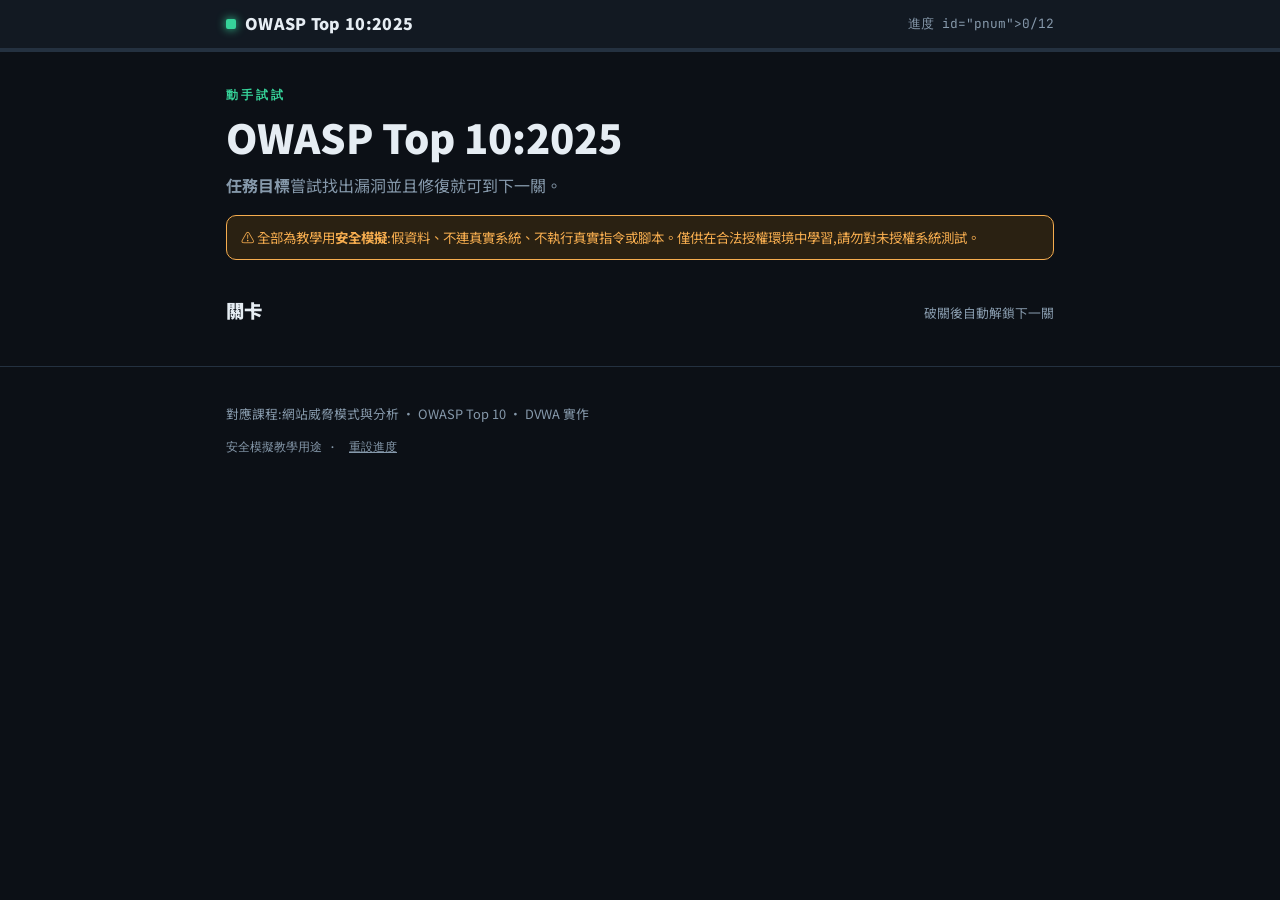
==== commit e65e091c: "common.indexe.sqli" ====
--- a/index.html
+++ b/index.html
@@ -3,38 +3,41 @@
 <head>
 <meta charset="utf-8">
 <meta name="viewport" content="width=device-width, initial-scale=1, viewport-fit=cover">
-<title>OWASP Top 10 資安實作</title>
+<title>OWASP Top 10:2025</title>
 <link rel="preconnect" href="https://fonts.gstatic.com" crossorigin>
 <link rel="stylesheet" href="https://fonts.googleapis.com/css2?family=Noto+Sans+TC:wght@400;500;700;900&family=JetBrains+Mono:wght@400;500;700&display=swap">
 <link rel="stylesheet" href="style.css">
 </head>
 <body>
 <header><div class="wrap"><div class="hbar">
-  <span class="brand"><span class="dot"></span>OWASP Top 10 資安實作<small>A01–A10</small></span>
+  <span class="brand"><span class="dot"></span>OWASP Top 10:2025</span>
   <div class="hspace"></div>
-  <div class="pbadge">已完成 <b id="pnum">0</b>/<span id="ptot">12</span></div>
+  <div class="pbadge">進度 id="pnum">0</b>/<span id="ptot">12</span></div>
 </div></div><div class="ptrack"><div class="pfill" id="pfill"></div></div></header>
 <main class="wrap">
   <section class="hero">
-    <div class="eyebrow">找漏洞 · 動手修 · 驗證</div>
-    <h1>OWASP Top 10 漏洞實作</h1>
-    <p>每一關都是兩階段:先<b>找出並攻破漏洞</b>,再讀出<b>有漏洞的程式碼</b>、點出錯誤行並選對修法、用<b>同一招</b>驗證攻擊已失效,才算完成。詳細修復原理與程式碼寫法回到課堂簡報。A05 注入含 SQL、指令、XSS 三關。</p>
+    <div class="eyebrow">動手試試</div>
+    <h1>OWASP Top 10:2025</h1>
+    <p><b>任務目標</b>嘗試找出漏洞並且修復就可到下一關。</p>
     <div class="warnbar">⚠ 全部為教學用<b>安全模擬</b>:假資料、不連真實系統、不執行真實指令或腳本。僅供在合法授權環境中學習,請勿對未授權系統測試。</div>
   </section>
-  <div class="maphead"><h2>關卡</h2><div class="hint">完成後自動解鎖下一關</div></div>
+  <div class="maphead"><h2>關卡</h2><div class="hint">破關後自動解鎖下一關</div></div>
   <div class="grid" id="grid"></div>
-  <div class="final" id="final" hidden><h2>★ 十關全部完成</h2><p>你已親手找出並修復 OWASP Top 10 的每一種漏洞。回到簡報,看看它們的原理與程式碼修法。</p></div>
+  <div class="final" id="final" hidden>
+    <h2>★ 十關全破</h2>
+    <p>恭喜你完成了所有關卡！</p>
+  </div>
 </main>
 <footer><div class="wrap"><p>對應課程:網站威脅模式與分析 · OWASP Top 10 · DVWA 實作</p>
 <p class="mono" style="margin-top:8px">安全模擬教學用途 · <button class="reset" id="resetBtn">重設進度</button></p></div></footer>
 <script src="common.js"></script>
 <script>
 renderProgress();
-var grid=document.getElementById("grid");var GOALS=["讀出 admin 私密資料，再修好它","取得外洩的 DB 密碼，再修好它","找出後門套件，再升級修好","還原 admin 密碼，再改成安全雜湊","SQL 注入吐出全表，再改參數化修好","指令注入讀檔，再用白名單修好","XSS 彈窗，再用輸出編碼修好","用生日接管帳號，再改安全流程","猜中弱密碼，再強化認證","裝進竄改更新檔，再啟用簽章驗證","發現沒日誌，再開啟記錄告警","讓系統噴機密，再加輸入驗證"];
+var grid=document.getElementById("grid");var GOALS=["讀出管理員 admin 的私密資料","找出外洩檔案裡的資料庫密碼","找出被植入後門的套件","還原 admin 的密碼","讓系統一次吐出全部使用者","讓 Ping 工具列出主機檔案","讓頁面彈出警告視窗","接管同事 wang_ming 的帳號","猜中 admin 的密碼","安裝一個被竄改的更新檔","調查入侵，找出攻擊者","讓系統吐出內部機密"];
 function build(){var solved=LAB.solved();grid.innerHTML="";
  LEVELS.forEach(function(lv,i){var unlocked=LAB.isUnlocked(i),done=solved.has(i);
-  var st=done?"solved":(unlocked?"open":"locked");var stat=done?"✓":(unlocked?"▶":"🔒");var pill=done?"已修復":(unlocked?"可開始":"未解鎖");
-  var inner="<span class='stat'>"+stat+"</span><span class='code'>"+lv.code+"</span><span class='nm'>"+lv.nm+"</span><span class='en'>"+lv.en+"</span><span class='goal'>"+GOALS[i]+"</span><span class='pill'>"+pill+"</span>";
+  var st=done?"solved":(unlocked?"open":"locked");var stat=done?"✓":(unlocked?"▶":"🔒");var pill=done?"已破關":(unlocked?"可挑戰":"LOCKED");
+  var inner="<span class='stat'>"+stat+"</span><span class='code'>"+lv.code+"</span><span class='nm'>"+lv.nm+"</span><span class='en'>"+lv.en+"</span><span class='goal'>目標:"+GOALS[i]+"</span><span class='pill'>"+pill+"</span>";
   var node;if(unlocked){node=document.createElement("a");node.href=lv.file;}else{node=document.createElement("div");}
   node.className="cell "+st;node.innerHTML=inner;grid.appendChild(node);});
  document.getElementById("final").hidden=solved.size<LEVELS.length;}
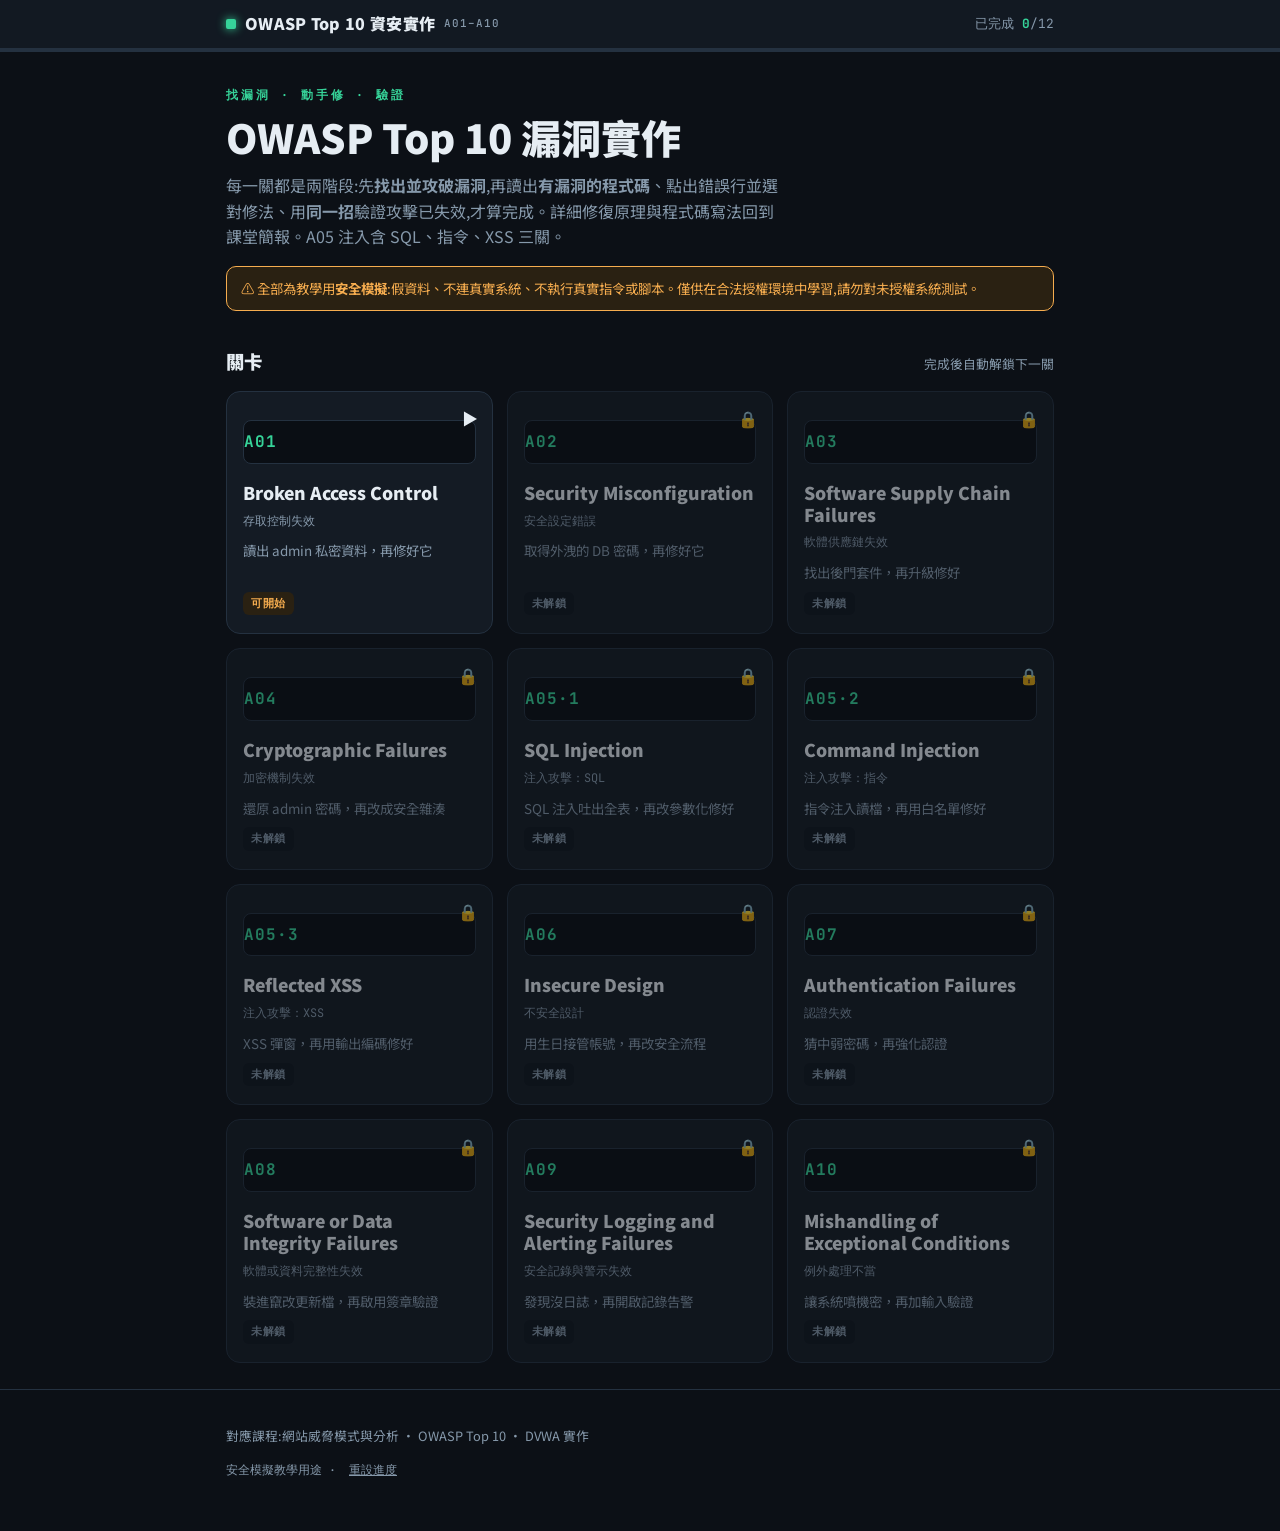
==== commit ee87fa79: "更新" ====
--- a/index.html
+++ b/index.html
@@ -3,41 +3,38 @@
 <head>
 <meta charset="utf-8">
 <meta name="viewport" content="width=device-width, initial-scale=1, viewport-fit=cover">
-<title>OWASP Top 10:2025</title>
+<title>OWASP Top 10 資安實作</title>
 <link rel="preconnect" href="https://fonts.gstatic.com" crossorigin>
 <link rel="stylesheet" href="https://fonts.googleapis.com/css2?family=Noto+Sans+TC:wght@400;500;700;900&family=JetBrains+Mono:wght@400;500;700&display=swap">
 <link rel="stylesheet" href="style.css">
 </head>
 <body>
 <header><div class="wrap"><div class="hbar">
-  <span class="brand"><span class="dot"></span>OWASP Top 10:2025</span>
+  <span class="brand"><span class="dot"></span>OWASP Top 10 資安實作<small>A01–A10</small></span>
   <div class="hspace"></div>
-  <div class="pbadge">進度 id="pnum">0</b>/<span id="ptot">12</span></div>
+  <div class="pbadge">已完成 <b id="pnum">0</b>/<span id="ptot">12</span></div>
 </div></div><div class="ptrack"><div class="pfill" id="pfill"></div></div></header>
 <main class="wrap">
   <section class="hero">
-    <div class="eyebrow">動手試試</div>
-    <h1>OWASP Top 10:2025</h1>
-    <p><b>任務目標</b>嘗試找出漏洞並且修復就可到下一關。</p>
+    <div class="eyebrow">找漏洞 · 動手修 · 驗證</div>
+    <h1>OWASP Top 10 漏洞實作</h1>
+    <p>每一關都是兩階段:先<b>找出並攻破漏洞</b>,再讀出<b>有漏洞的程式碼</b>、點出錯誤行並選對修法、用<b>同一招</b>驗證攻擊已失效,才算完成。詳細修復原理與程式碼寫法回到課堂簡報。A05 注入含 SQL、指令、XSS 三關。</p>
     <div class="warnbar">⚠ 全部為教學用<b>安全模擬</b>:假資料、不連真實系統、不執行真實指令或腳本。僅供在合法授權環境中學習,請勿對未授權系統測試。</div>
   </section>
-  <div class="maphead"><h2>關卡</h2><div class="hint">破關後自動解鎖下一關</div></div>
+  <div class="maphead"><h2>關卡</h2><div class="hint">完成後自動解鎖下一關</div></div>
   <div class="grid" id="grid"></div>
-  <div class="final" id="final" hidden>
-    <h2>★ 十關全破</h2>
-    <p>恭喜你完成了所有關卡！</p>
-  </div>
+  <div class="final" id="final" hidden><h2>★ 十關全部完成</h2><p>你已親手找出並修復 OWASP Top 10 的每一種漏洞。回到簡報,看看它們的原理與程式碼修法。</p></div>
 </main>
 <footer><div class="wrap"><p>對應課程:網站威脅模式與分析 · OWASP Top 10 · DVWA 實作</p>
 <p class="mono" style="margin-top:8px">安全模擬教學用途 · <button class="reset" id="resetBtn">重設進度</button></p></div></footer>
 <script src="common.js"></script>
 <script>
 renderProgress();
-var grid=document.getElementById("grid");var GOALS=["讀出管理員 admin 的私密資料","找出外洩檔案裡的資料庫密碼","找出被植入後門的套件","還原 admin 的密碼","讓系統一次吐出全部使用者","讓 Ping 工具列出主機檔案","讓頁面彈出警告視窗","接管同事 wang_ming 的帳號","猜中 admin 的密碼","安裝一個被竄改的更新檔","調查入侵，找出攻擊者","讓系統吐出內部機密"];
+var grid=document.getElementById("grid");var GOALS=["讀出 admin 私密資料，再修好它","取得外洩的 DB 密碼，再修好它","找出後門套件，再升級修好","還原 admin 密碼，再改成安全雜湊","SQL 注入吐出全表，再改參數化修好","指令注入讀檔，再用白名單修好","XSS 彈窗，再用輸出編碼修好","用生日接管帳號，再改安全流程","猜中弱密碼，再強化認證","裝進竄改更新檔，再啟用簽章驗證","發現沒日誌，再開啟記錄告警","讓系統噴機密，再加輸入驗證"];
 function build(){var solved=LAB.solved();grid.innerHTML="";
  LEVELS.forEach(function(lv,i){var unlocked=LAB.isUnlocked(i),done=solved.has(i);
-  var st=done?"solved":(unlocked?"open":"locked");var stat=done?"✓":(unlocked?"▶":"🔒");var pill=done?"已破關":(unlocked?"可挑戰":"LOCKED");
-  var inner="<span class='stat'>"+stat+"</span><span class='code'>"+lv.code+"</span><span class='nm'>"+lv.nm+"</span><span class='en'>"+lv.en+"</span><span class='goal'>目標:"+GOALS[i]+"</span><span class='pill'>"+pill+"</span>";
+  var st=done?"solved":(unlocked?"open":"locked");var stat=done?"✓":(unlocked?"▶":"🔒");var pill=done?"已修復":(unlocked?"可開始":"未解鎖");
+  var inner="<span class='stat'>"+stat+"</span><span class='code'>"+lv.code+"</span><span class='nm'>"+lv.nm+"</span><span class='en'>"+lv.en+"</span><span class='goal'>"+GOALS[i]+"</span><span class='pill'>"+pill+"</span>";
   var node;if(unlocked){node=document.createElement("a");node.href=lv.file;}else{node=document.createElement("div");}
   node.className="cell "+st;node.innerHTML=inner;grid.appendChild(node);});
  document.getElementById("final").hidden=solved.size<LEVELS.length;}
--- a/style.css
+++ b/style.css
@@ -178,3 +178,10 @@
 .hintbox .hl{flex:none;font-weight:800;color:var(--warn);font-size:.82rem}
 .hintbox code{background:rgba(255,255,255,.07);padding:1px 6px;border-radius:5px;font-family:'JetBrains Mono',monospace;font-size:.86em}
 .donebadge{display:inline-block;background:rgba(54,211,153,.12);border:1px solid var(--accent);color:var(--accent);font-weight:700;border-radius:999px;padding:7px 16px;font-size:.92rem;margin:4px 0 2px}
+.cmt{color:#ff6b6b}
+.fixcard code .cmt{color:#ff8080}
+.exbox{background:rgba(54,211,153,.06);border:1px solid var(--line);border-left:3px solid var(--accent);border-radius:10px;padding:12px 15px;margin:10px 0}
+.exbox .exl{display:inline-block;font-weight:800;color:var(--accent);font-size:.84rem;margin-bottom:4px}
+.exbox .extx{font-size:.9rem;line-height:1.75;color:var(--fg)}
+.exbox code{background:rgba(255,255,255,.08);padding:1px 6px;border-radius:5px;font-family:'JetBrains Mono',monospace;font-size:.86em;color:#ffd79a}
+.exbox b{color:var(--accent)}
